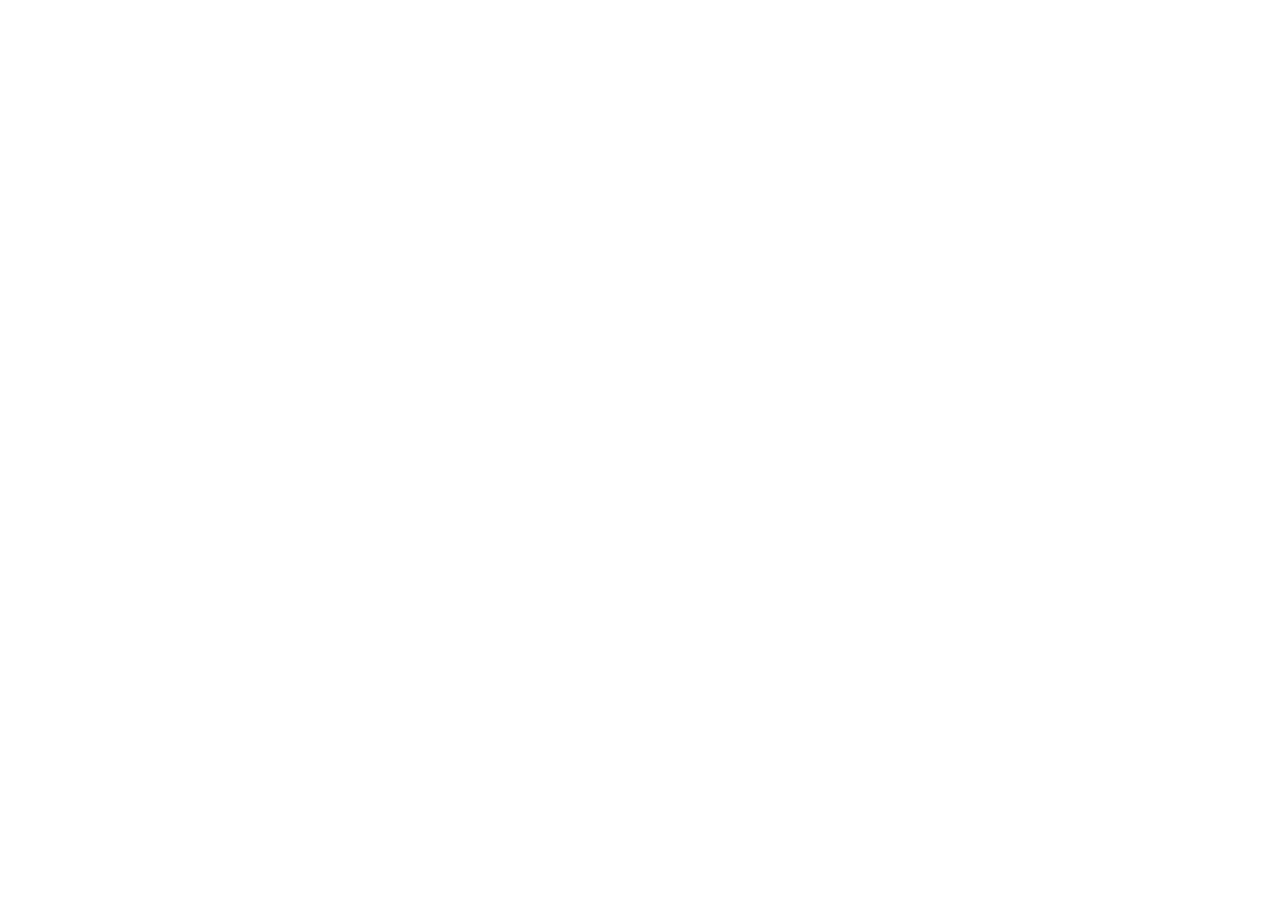
==== index.html @ 6245a3cc "deploy: pure frontend version - index.html" ====
<!DOCTYPE html>
<html lang="zh-CN">
<head>
    <meta charset="UTF-8">
    <meta name="viewport" content="width=device-width, initial-scale=1.0, maximum-scale=1.0, user-scalable=no, viewport-fit=cover">
    <meta name="apple-mobile-web-app-capable" content="yes">
    <meta name="apple-mobile-web-app-status-bar-style" content="default">
    <meta name="apple-mobile-web-app-title" content="食遇日记">
    <meta name="theme-color" content="#F5A623">
    <title>食遇日记</title>
    <link rel="manifest" href="manifest.json">
    <link rel="apple-touch-icon" href="icon.png">
    <link rel="stylesheet" href="style.css">
</head>
<body>
    <div id="app"></div>
    <script src="data.js"></script>
    <script src="app.js"></script>
</body>
</html>
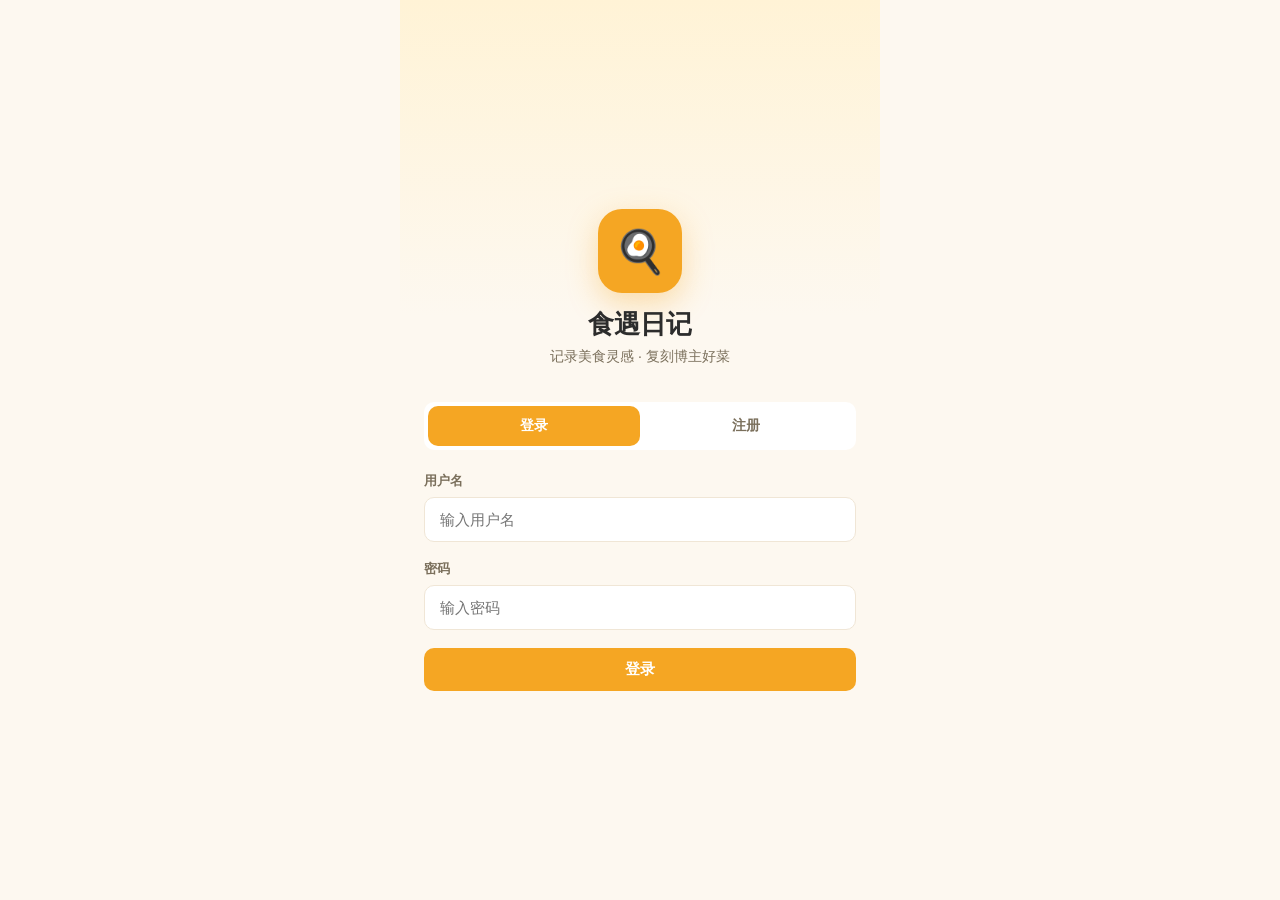
==== commit d6bd99ff: "fix: 修复登录问题和桌面版兼容性 - index.html" ====
--- a/index.html
+++ b/index.html
@@ -14,6 +14,22 @@
 </head>
 <body>
     <div id="app"></div>
+    <div id="errorOverlay" style="display:none;position:fixed;top:0;left:0;right:0;bottom:0;background:#FDF8F0;z-index:9999;padding:40px 20px;text-align:center;font-family:-apple-system,sans-serif">
+      <div style="font-size:48px;margin-bottom:16px">😵</div>
+      <h2 style="color:#2C2C2C;margin-bottom:8px">页面加载出错</h2>
+      <p id="errorDetail" style="color:#888;font-size:14px;word-break:break-all"></p>
+      <button onclick="location.reload()" style="margin-top:20px;padding:12px 30px;background:#F5A623;color:white;border:none;border-radius:10px;font-size:16px;cursor:pointer">重新加载</button>
+    </div>
+    <script>
+      window.onerror = function(msg, url, line, col, err) {
+        var overlay = document.getElementById('errorOverlay');
+        var detail = document.getElementById('errorDetail');
+        if (overlay && detail) {
+          detail.textContent = msg + (err ? ' (' + err.message + ')' : '');
+          overlay.style.display = 'block';
+        }
+      };
+    </script>
     <script src="data.js"></script>
     <script src="app.js"></script>
 </body>
--- a/style.css
+++ b/style.css
@@ -0,0 +1,1077 @@
+/* ========== 基础变量 ========== */
+:root {
+  --bg: #FDF8F0;
+  --bg-warm: #F8F1E6;
+  --card: #FFFFFF;
+  --primary: #F5A623;
+  --primary-dark: #E09000;
+  --primary-light: #FFF3D6;
+  --text: #2C2C2C;
+  --text-secondary: #7A6F5B;
+  --text-light: #A89B86;
+  --border: #F0E6D6;
+  --green: #4CAF50;
+  --red: #E85A5A;
+  --shadow: 0 2px 12px rgba(139, 109, 59, 0.06);
+  --shadow-hover: 0 6px 24px rgba(139, 109, 59, 0.12);
+  --radius-xl: 24px;
+  --radius-lg: 18px;
+  --radius-md: 14px;
+  --radius-sm: 10px;
+  --safe-top: env(safe-area-inset-top, 0px);
+  --safe-bottom: env(safe-area-inset-bottom, 0px);
+}
+
+* {
+  margin: 0;
+  padding: 0;
+  box-sizing: border-box;
+  -webkit-tap-highlight-color: transparent;
+}
+
+html, body {
+  height: 100%;
+  font-family: -apple-system, BlinkMacSystemFont, 'Segoe UI', 'PingFang SC', 'Hiragino Sans GB', 'STHeiti', sans-serif;
+  background: var(--bg);
+  color: var(--text);
+  -webkit-font-smoothing: antialiased;
+  overscroll-behavior: none;
+}
+
+#app {
+  min-height: 100vh;
+  max-width: 480px;
+  margin: 0 auto;
+  position: relative;
+  background: var(--bg);
+}
+
+/* ========== 通用组件 ========== */
+.page {
+  min-height: 100vh;
+  padding-bottom: calc(90px + var(--safe-bottom));
+}
+
+.card {
+  background: var(--card);
+  border-radius: var(--radius-lg);
+  box-shadow: var(--shadow);
+}
+
+.btn {
+  display: inline-flex;
+  align-items: center;
+  justify-content: center;
+  gap: 6px;
+  padding: 12px 20px;
+  border: none;
+  border-radius: var(--radius-sm);
+  font-size: 15px;
+  font-weight: 600;
+  cursor: pointer;
+  transition: all 0.2s;
+  background: var(--primary);
+  color: white;
+}
+
+.btn:active { transform: scale(0.97); opacity: 0.95; }
+.btn-secondary { background: var(--primary-light); color: var(--primary-dark); }
+.btn-outline { background: transparent; border: 1.5px solid var(--border); color: var(--text-secondary); }
+.btn-block { width: 100%; }
+.btn:disabled { opacity: 0.5; }
+
+.input, .textarea, .select {
+  width: 100%;
+  padding: 13px 15px;
+  border: 1.5px solid var(--border);
+  border-radius: var(--radius-sm);
+  font-size: 15px;
+  background: var(--card);
+  color: var(--text);
+  font-family: inherit;
+  transition: border-color 0.2s;
+}
+
+.input:focus, .textarea:focus, .select:focus {
+  outline: none;
+  border-color: var(--primary);
+}
+
+.textarea { resize: vertical; min-height: 80px; }
+
+.label {
+  display: block;
+  font-size: 13px;
+  font-weight: 600;
+  color: var(--text-secondary);
+  margin-bottom: 7px;
+}
+
+.field { margin-bottom: 18px; }
+
+/* ========== 顶部导航 ========== */
+.app-header {
+  position: sticky;
+  top: 0;
+  z-index: 100;
+  background: rgba(253, 248, 240, 0.96);
+  backdrop-filter: blur(20px);
+  -webkit-backdrop-filter: blur(20px);
+  padding: calc(12px + var(--safe-top)) 20px 12px;
+  border-bottom: 1px solid rgba(240, 230, 214, 0.6);
+}
+
+.header-top {
+  display: flex;
+  align-items: center;
+  justify-content: space-between;
+  margin-bottom: 12px;
+}
+
+.app-title {
+  font-size: 22px;
+  font-weight: 800;
+  color: var(--text);
+  letter-spacing: -0.5px;
+}
+
+.header-actions {
+  display: flex;
+  gap: 10px;
+}
+
+.icon-btn-header {
+  width: 38px;
+  height: 38px;
+  border-radius: 50%;
+  border: none;
+  background: var(--card);
+  box-shadow: var(--shadow);
+  font-size: 18px;
+  display: flex;
+  align-items: center;
+  justify-content: center;
+  cursor: pointer;
+  color: var(--text-secondary);
+}
+
+.icon-btn-header:active { background: var(--primary-light); transform: scale(0.95); }
+
+/* ========== 博主选择器 ========== */
+.blogger-scroll {
+  display: flex;
+  gap: 10px;
+  overflow-x: auto;
+  -webkit-overflow-scrolling: touch;
+  scrollbar-width: none;
+  padding-bottom: 4px;
+}
+
+.blogger-scroll::-webkit-scrollbar { display: none; }
+
+.blogger-chip {
+  flex-shrink: 0;
+  display: flex;
+  align-items: center;
+  gap: 8px;
+  padding: 9px 16px;
+  background: var(--card);
+  border-radius: 30px;
+  font-size: 14px;
+  font-weight: 600;
+  color: var(--text-secondary);
+  cursor: pointer;
+  box-shadow: var(--shadow);
+  transition: all 0.2s;
+  border: 1.5px solid transparent;
+}
+
+.blogger-chip .avatar {
+  width: 26px;
+  height: 26px;
+  border-radius: 50%;
+  background: var(--bg-warm);
+  display: flex;
+  align-items: center;
+  justify-content: center;
+  font-size: 14px;
+}
+
+.blogger-chip.active {
+  background: var(--primary);
+  color: white;
+  box-shadow: 0 4px 14px rgba(245, 166, 35, 0.3);
+}
+
+.blogger-chip.active .avatar { background: rgba(255,255,255,0.25); }
+
+/* ========== 分类标签 ========== */
+.category-section {
+  padding: 12px 20px;
+}
+
+.category-scroll {
+  display: flex;
+  gap: 10px;
+  overflow-x: auto;
+  -webkit-overflow-scrolling: touch;
+  scrollbar-width: none;
+}
+
+.category-scroll::-webkit-scrollbar { display: none; }
+
+.category-chip {
+  flex-shrink: 0;
+  padding: 7px 15px;
+  background: transparent;
+  border-radius: 20px;
+  font-size: 13px;
+  font-weight: 500;
+  color: var(--text-secondary);
+  cursor: pointer;
+  border: 1px solid var(--border);
+  transition: all 0.2s;
+}
+
+.category-chip.active {
+  background: var(--primary-light);
+  color: var(--primary-dark);
+  border-color: var(--primary-light);
+  font-weight: 600;
+}
+
+/* ========== 搜索框 ========== */
+.search-box {
+  padding: 0 20px 12px;
+}
+
+.search-input {
+  width: 100%;
+  padding: 12px 16px 12px 44px;
+  border: none;
+  border-radius: var(--radius-md);
+  background: var(--card);
+  box-shadow: var(--shadow);
+  font-size: 15px;
+  color: var(--text);
+  background-image: url("data:image/svg+xml,%3Csvg xmlns='http://www.w3.org/2000/svg' width='18' height='18' viewBox='0 0 24 24' fill='none' stroke='%23A89B86' stroke-width='2'%3E%3Ccircle cx='11' cy='11' r='8'/%3E%3Cpath d='m21 21-4.35-4.35'/%3E%3C/svg%3E");
+  background-repeat: no-repeat;
+  background-position: 16px center;
+}
+
+.search-input:focus { outline: none; box-shadow: 0 0 0 2px rgba(245,166,35,0.2); }
+.search-input::placeholder { color: var(--text-light); }
+
+/* ========== 食谱列表卡片 ========== */
+.recipe-list {
+  padding: 4px 20px 20px;
+  display: flex;
+  flex-direction: column;
+  gap: 14px;
+}
+
+.recipe-card {
+  background: var(--card);
+  border-radius: var(--radius-lg);
+  padding: 16px;
+  box-shadow: var(--shadow);
+  cursor: pointer;
+  transition: transform 0.15s, box-shadow 0.2s;
+  position: relative;
+}
+
+.recipe-card:active { transform: scale(0.98); box-shadow: var(--shadow-hover); }
+
+.recipe-card-header {
+  display: flex;
+  gap: 14px;
+  margin-bottom: 12px;
+}
+
+.recipe-card-img {
+  width: 84px;
+  height: 84px;
+  border-radius: var(--radius-md);
+  background: var(--bg-warm);
+  display: flex;
+  align-items: center;
+  justify-content: center;
+  font-size: 42px;
+  flex-shrink: 0;
+}
+
+.recipe-card-main { flex: 1; min-width: 0; }
+
+.recipe-card-title {
+  font-size: 18px;
+  font-weight: 700;
+  margin-bottom: 6px;
+  line-height: 1.3;
+}
+
+.recipe-card-blogger {
+  display: inline-flex;
+  align-items: center;
+  gap: 4px;
+  font-size: 12px;
+  color: var(--primary-dark);
+  background: var(--primary-light);
+  padding: 3px 10px;
+  border-radius: 12px;
+  margin-bottom: 8px;
+}
+
+.recipe-card-meta {
+  display: flex;
+  gap: 10px;
+  font-size: 12px;
+  color: var(--text-light);
+  flex-wrap: wrap;
+}
+
+.recipe-card-summary {
+  font-size: 13px;
+  color: var(--text-secondary);
+  line-height: 1.6;
+  display: -webkit-box;
+  -webkit-line-clamp: 2;
+  -webkit-box-orient: vertical;
+  overflow: hidden;
+}
+
+.recipe-card-tags {
+  display: flex;
+  gap: 6px;
+  flex-wrap: wrap;
+  margin-top: 10px;
+}
+
+.recipe-card-tag {
+  font-size: 11px;
+  color: var(--text-light);
+  background: var(--bg);
+  padding: 3px 8px;
+  border-radius: 8px;
+}
+
+.card-actions {
+  position: absolute;
+  top: 14px;
+  right: 14px;
+  display: flex;
+  gap: 6px;
+}
+
+.card-action-btn {
+  width: 32px;
+  height: 32px;
+  border-radius: 50%;
+  border: none;
+  background: rgba(255,255,255,0.9);
+  box-shadow: 0 2px 6px rgba(0,0,0,0.06);
+  font-size: 16px;
+  display: flex;
+  align-items: center;
+  justify-content: center;
+  cursor: pointer;
+  color: var(--text-light);
+}
+
+.card-action-btn.active { color: var(--red); }
+.card-action-btn.clone { color: var(--primary); }
+
+/* ========== 底部导航 ========== */
+.tabbar {
+  position: fixed;
+  bottom: 0;
+  left: 50%;
+  transform: translateX(-50%);
+  width: 100%;
+  max-width: 480px;
+  background: rgba(255, 255, 255, 0.96);
+  backdrop-filter: blur(20px);
+  -webkit-backdrop-filter: blur(20px);
+  border-top: 1px solid var(--border);
+  display: flex;
+  padding: 8px 0 calc(8px + var(--safe-bottom));
+  z-index: 100;
+}
+
+.tab-item {
+  flex: 1;
+  display: flex;
+  flex-direction: column;
+  align-items: center;
+  gap: 3px;
+  padding: 6px 0;
+  color: var(--text-light);
+  font-size: 11px;
+  cursor: pointer;
+  transition: color 0.2s;
+}
+
+.tab-item.active { color: var(--primary); }
+.tab-item .tab-icon {
+  width: 26px;
+  height: 26px;
+  font-size: 22px;
+  line-height: 26px;
+  text-align: center;
+}
+
+/* ========== 页面内容区 ========== */
+.page-content {
+  padding-top: 8px;
+}
+
+.section-title {
+  padding: 16px 20px 10px;
+  font-size: 18px;
+  font-weight: 700;
+  display: flex;
+  align-items: center;
+  justify-content: space-between;
+}
+
+.section-title .subtitle {
+  font-size: 13px;
+  color: var(--text-light);
+  font-weight: 500;
+}
+
+/* ========== 空状态 ========== */
+.empty-state {
+  text-align: center;
+  padding: 60px 30px;
+  color: var(--text-light);
+}
+
+.empty-icon { font-size: 52px; margin-bottom: 14px; opacity: 0.6; }
+.empty-title { font-size: 16px; font-weight: 600; color: var(--text-secondary); margin-bottom: 6px; }
+.empty-hint { font-size: 13px; }
+
+/* ========== 浮动按钮 ========== */
+.fab {
+  position: fixed;
+  bottom: calc(100px + var(--safe-bottom));
+  right: 20px;
+  width: 56px;
+  height: 56px;
+  border-radius: 50%;
+  background: var(--primary);
+  color: white;
+  border: none;
+  font-size: 28px;
+  box-shadow: 0 6px 20px rgba(245, 166, 35, 0.35);
+  cursor: pointer;
+  z-index: 90;
+  display: flex;
+  align-items: center;
+  justify-content: center;
+  transition: transform 0.15s;
+}
+
+.fab:active { transform: scale(0.92); }
+
+/* ========== 详情页/模态页 ========== */
+.modal-page {
+  position: fixed;
+  top: 0;
+  left: 50%;
+  transform: translateX(-50%);
+  width: 100%;
+  max-width: 480px;
+  height: 100vh;
+  background: var(--bg);
+  z-index: 200;
+  overflow-y: auto;
+  -webkit-overflow-scrolling: touch;
+  animation: slideUp 0.28s ease;
+}
+
+@keyframes slideUp {
+  from { transform: translate(-50%, 100%); }
+  to { transform: translate(-50%, 0); }
+}
+
+.detail-hero {
+  width: 100%;
+  aspect-ratio: 16/10;
+  background: linear-gradient(135deg, var(--bg-warm), var(--primary-light));
+  display: flex;
+  flex-direction: column;
+  align-items: center;
+  justify-content: center;
+  font-size: 64px;
+  position: relative;
+}
+
+.detail-hero .back-btn {
+  position: absolute;
+  top: calc(16px + var(--safe-top));
+  left: 16px;
+  width: 38px;
+  height: 38px;
+  border-radius: 50%;
+  background: rgba(255,255,255,0.9);
+  border: none;
+  font-size: 20px;
+  display: flex;
+  align-items: center;
+  justify-content: center;
+  cursor: pointer;
+  box-shadow: var(--shadow);
+}
+
+.detail-hero .top-actions {
+  position: absolute;
+  top: calc(16px + var(--safe-top));
+  right: 16px;
+  display: flex;
+  gap: 8px;
+}
+
+.detail-body {
+  padding: 20px;
+  margin-top: -20px;
+  background: var(--bg);
+  border-radius: var(--radius-xl) var(--radius-xl) 0 0;
+  position: relative;
+}
+
+.detail-title {
+  font-size: 24px;
+  font-weight: 800;
+  margin-bottom: 10px;
+}
+
+.detail-blogger {
+  display: inline-flex;
+  align-items: center;
+  gap: 5px;
+  font-size: 13px;
+  color: var(--primary-dark);
+  background: var(--primary-light);
+  padding: 5px 12px;
+  border-radius: 14px;
+  margin-bottom: 14px;
+}
+
+.detail-meta {
+  display: flex;
+  gap: 10px;
+  flex-wrap: wrap;
+  margin-bottom: 18px;
+}
+
+.detail-meta-item {
+  display: flex;
+  align-items: center;
+  gap: 4px;
+  font-size: 13px;
+  color: var(--text-secondary);
+  background: var(--card);
+  padding: 7px 12px;
+  border-radius: var(--radius-sm);
+  box-shadow: var(--shadow);
+}
+
+.detail-section {
+  background: var(--card);
+  border-radius: var(--radius-lg);
+  padding: 18px;
+  margin-bottom: 14px;
+  box-shadow: var(--shadow);
+}
+
+.detail-section-title {
+  font-size: 17px;
+  font-weight: 700;
+  margin-bottom: 14px;
+  color: var(--text);
+}
+
+.ingredient-item {
+  display: flex;
+  align-items: center;
+  padding: 11px 0;
+  border-bottom: 1px solid var(--border);
+  font-size: 14px;
+}
+
+.ingredient-item:last-child { border-bottom: none; }
+.ingredient-item::before {
+  content: '';
+  width: 5px;
+  height: 5px;
+  border-radius: 50%;
+  background: var(--primary);
+  margin-right: 10px;
+}
+
+.step-item {
+  display: flex;
+  gap: 12px;
+  margin-bottom: 16px;
+}
+
+.step-item:last-child { margin-bottom: 0; }
+
+.step-num {
+  flex-shrink: 0;
+  width: 28px;
+  height: 28px;
+  background: var(--primary);
+  color: white;
+  border-radius: 50%;
+  display: flex;
+  align-items: center;
+  justify-content: center;
+  font-size: 13px;
+  font-weight: 700;
+}
+
+.step-text {
+  flex: 1;
+  font-size: 14px;
+  line-height: 1.7;
+  color: var(--text-secondary);
+  padding-top: 3px;
+}
+
+.detail-tags {
+  display: flex;
+  flex-wrap: wrap;
+  gap: 8px;
+}
+
+.detail-tag {
+  background: var(--bg-warm);
+  color: var(--text-secondary);
+  padding: 5px 12px;
+  border-radius: 14px;
+  font-size: 13px;
+}
+
+.detail-actions {
+  display: flex;
+  gap: 10px;
+  margin-top: 20px;
+}
+
+.detail-actions .btn { flex: 1; padding: 14px; font-size: 15px; }
+
+/* ========== 表单页 ========== */
+.form-page {
+  min-height: 100vh;
+  background: var(--bg);
+  padding-bottom: calc(30px + var(--safe-bottom));
+}
+
+.form-header {
+  position: sticky;
+  top: 0;
+  z-index: 10;
+  background: rgba(253, 248, 240, 0.96);
+  backdrop-filter: blur(20px);
+  padding: calc(12px + var(--safe-top)) 16px 12px;
+  display: flex;
+  align-items: center;
+  justify-content: space-between;
+  border-bottom: 1px solid var(--border);
+}
+
+.form-header h2 { font-size: 18px; font-weight: 700; }
+
+.form-body { padding: 20px; }
+
+.ingredient-row, .step-row {
+  display: flex;
+  gap: 8px;
+  margin-bottom: 10px;
+}
+
+.ingredient-row .input, .step-row .textarea { flex: 1; }
+.step-row .textarea { min-height: 70px; }
+
+.row-remove {
+  width: 44px;
+  height: 46px;
+  border: none;
+  background: #FFEEEE;
+  color: var(--red);
+  border-radius: var(--radius-sm);
+  font-size: 18px;
+  cursor: pointer;
+  flex-shrink: 0;
+}
+
+.add-row-btn {
+  width: 100%;
+  padding: 12px;
+  border: 1.5px dashed var(--border);
+  background: transparent;
+  border-radius: var(--radius-sm);
+  color: var(--primary-dark);
+  font-size: 14px;
+  font-weight: 600;
+  cursor: pointer;
+  margin-bottom: 18px;
+}
+
+.tag-input-wrap {
+  display: flex;
+  flex-wrap: wrap;
+  gap: 6px;
+  padding: 10px 12px;
+  border: 1.5px solid var(--border);
+  border-radius: var(--radius-sm);
+  min-height: 48px;
+  background: var(--card);
+}
+
+.tag-input-wrap input {
+  border: none;
+  outline: none;
+  flex: 1;
+  min-width: 80px;
+  font-size: 14px;
+  background: transparent;
+}
+
+.tag-pill {
+  display: inline-flex;
+  align-items: center;
+  gap: 4px;
+  background: var(--primary-light);
+  color: var(--primary-dark);
+  padding: 4px 10px;
+  border-radius: 12px;
+  font-size: 13px;
+}
+
+.tag-pill span { cursor: pointer; }
+
+/* ========== 本周菜单 ========== */
+.week-tabs {
+  display: flex;
+  gap: 6px;
+  padding: 8px 20px 14px;
+  overflow-x: auto;
+  scrollbar-width: none;
+}
+
+.week-tabs::-webkit-scrollbar { display: none; }
+
+.week-tab {
+  flex-shrink: 0;
+  padding: 10px 12px;
+  background: var(--card);
+  border-radius: var(--radius-md);
+  text-align: center;
+  cursor: pointer;
+  min-width: 58px;
+  box-shadow: var(--shadow);
+}
+
+.week-tab .day { font-size: 11px; color: var(--text-light); }
+.week-tab .date { font-size: 17px; font-weight: 700; margin-top: 2px; }
+.week-tab.active { background: var(--primary); color: white; }
+.week-tab.active .day { color: rgba(255,255,255,0.8); }
+.week-tab.weekend .date { color: var(--primary); }
+.week-tab.weekend.active .date { color: white; }
+
+.meal-section {
+  padding: 0 20px;
+  margin-bottom: 18px;
+}
+
+.meal-title {
+  font-size: 15px;
+  font-weight: 700;
+  margin-bottom: 10px;
+  display: flex;
+  align-items: center;
+  gap: 6px;
+  color: var(--text-secondary);
+}
+
+.meal-item {
+  background: var(--card);
+  border-radius: var(--radius-lg);
+  padding: 12px;
+  display: flex;
+  align-items: center;
+  gap: 12px;
+  margin-bottom: 8px;
+  box-shadow: var(--shadow);
+}
+
+.meal-item-emoji {
+  width: 46px;
+  height: 46px;
+  border-radius: 12px;
+  background: var(--bg-warm);
+  display: flex;
+  align-items: center;
+  justify-content: center;
+  font-size: 24px;
+  flex-shrink: 0;
+}
+
+.meal-item-info { flex: 1; min-width: 0; }
+.meal-item-name { font-size: 15px; font-weight: 600; }
+.meal-item-by { font-size: 12px; color: var(--text-light); margin-top: 2px; }
+
+.meal-item-remove {
+  width: 32px;
+  height: 32px;
+  border: none;
+  background: transparent;
+  color: var(--text-light);
+  font-size: 20px;
+  cursor: pointer;
+}
+
+.add-meal-btn {
+  width: 100%;
+  padding: 12px;
+  border: 1.5px dashed var(--border);
+  background: transparent;
+  border-radius: var(--radius-md);
+  color: var(--text-secondary);
+  font-size: 14px;
+  cursor: pointer;
+}
+
+/* ========== 我的页面 ========== */
+.profile-header {
+  padding: calc(20px + var(--safe-top)) 20px 20px;
+  text-align: center;
+}
+
+.profile-avatar {
+  width: 80px;
+  height: 80px;
+  border-radius: 50%;
+  margin: 0 auto 14px;
+  display: flex;
+  align-items: center;
+  justify-content: center;
+  color: white;
+  font-size: 32px;
+  font-weight: 700;
+  box-shadow: var(--shadow);
+}
+
+.profile-name { font-size: 20px; font-weight: 700; }
+.profile-id { font-size: 13px; color: var(--text-light); margin-top: 4px; }
+
+.profile-stats {
+  display: flex;
+  justify-content: center;
+  gap: 40px;
+  padding: 16px 20px;
+}
+
+.profile-stat {
+  text-align: center;
+}
+
+.profile-stat .num {
+  font-size: 22px;
+  font-weight: 800;
+  color: var(--primary-dark);
+}
+
+.profile-stat .label {
+  font-size: 12px;
+  color: var(--text-light);
+  margin-top: 2px;
+}
+
+.menu-list {
+  padding: 0 20px;
+}
+
+.menu-item {
+  display: flex;
+  align-items: center;
+  justify-content: space-between;
+  padding: 16px;
+  background: var(--card);
+  border-radius: var(--radius-lg);
+  margin-bottom: 10px;
+  box-shadow: var(--shadow);
+  cursor: pointer;
+}
+
+.menu-item-left {
+  display: flex;
+  align-items: center;
+  gap: 12px;
+}
+
+.menu-item-icon {
+  width: 40px;
+  height: 40px;
+  border-radius: 12px;
+  background: var(--primary-light);
+  display: flex;
+  align-items: center;
+  justify-content: center;
+  font-size: 20px;
+}
+
+.menu-item-text {
+  font-size: 15px;
+  font-weight: 600;
+}
+
+.menu-item-arrow {
+  color: var(--text-light);
+  font-size: 18px;
+}
+
+/* ========== Toast ========== */
+.toast {
+  position: fixed;
+  top: calc(70px + var(--safe-top));
+  left: 50%;
+  transform: translateX(-50%);
+  background: rgba(0,0,0,0.8);
+  color: white;
+  padding: 10px 20px;
+  border-radius: 20px;
+  font-size: 14px;
+  z-index: 1000;
+  animation: toastIn 0.3s ease;
+}
+
+@keyframes toastIn {
+  from { opacity: 0; transform: translate(-50%, -10px); }
+  to { opacity: 1; transform: translate(-50%, 0); }
+}
+
+/* ========== 加载动画 ========== */
+.loading {
+  text-align: center;
+  padding: 50px 20px;
+  color: var(--text-light);
+}
+
+.spinner {
+  width: 32px;
+  height: 32px;
+  border: 3px solid var(--border);
+  border-top-color: var(--primary);
+  border-radius: 50%;
+  animation: spin 0.8s linear infinite;
+  margin: 0 auto 12px;
+}
+
+@keyframes spin { to { transform: rotate(360deg); } }
+
+/* ========== 登录页 ========== */
+.auth-page {
+  min-height: 100vh;
+  display: flex;
+  flex-direction: column;
+  justify-content: center;
+  padding: 24px;
+  background: linear-gradient(180deg, var(--primary-light) 0%, var(--bg) 35%);
+}
+
+.auth-logo {
+  text-align: center;
+  margin-bottom: 36px;
+}
+
+.auth-logo-icon {
+  width: 84px;
+  height: 84px;
+  margin: 0 auto 14px;
+  background: var(--primary);
+  border-radius: 24px;
+  display: flex;
+  align-items: center;
+  justify-content: center;
+  font-size: 42px;
+  box-shadow: 0 10px 30px rgba(245, 166, 35, 0.35);
+}
+
+.auth-logo h1 { font-size: 26px; font-weight: 800; }
+.auth-logo p { font-size: 14px; color: var(--text-secondary); margin-top: 6px; }
+
+.auth-tabs {
+  display: flex;
+  background: var(--card);
+  border-radius: var(--radius-sm);
+  padding: 4px;
+  margin-bottom: 22px;
+}
+
+.auth-tab {
+  flex: 1;
+  text-align: center;
+  padding: 11px;
+  font-size: 14px;
+  font-weight: 600;
+  color: var(--text-secondary);
+  cursor: pointer;
+  border-radius: 10px;
+  transition: all 0.2s;
+}
+
+.auth-tab.active {
+  background: var(--primary);
+  color: white;
+}
+
+.error-msg {
+  background: #FFEEEE;
+  color: var(--red);
+  padding: 10px 14px;
+  border-radius: var(--radius-sm);
+  font-size: 13px;
+  margin-bottom: 12px;
+  display: none;
+}
+
+.error-msg.show { display: block; }
+
+/* ========== 选择器 ========== */
+.recipe-picker {
+  padding: 16px 20px;
+}
+
+.picker-item {
+  display: flex;
+  align-items: center;
+  gap: 12px;
+  padding: 12px;
+  background: var(--card);
+  border-radius: var(--radius-md);
+  margin-bottom: 8px;
+  cursor: pointer;
+  box-shadow: var(--shadow);
+}
+
+.picker-item:active { background: var(--primary-light); }
+
+.picker-item-emoji {
+  width: 44px;
+  height: 44px;
+  border-radius: 12px;
+  background: var(--bg-warm);
+  display: flex;
+  align-items: center;
+  justify-content: center;
+  font-size: 22px;
+}
+
+.picker-item-name { font-size: 15px; font-weight: 600; flex: 1; }
+.picker-item-cat { font-size: 12px; color: var(--text-light); }
+
+/* 隐藏滚动条 */
+::-webkit-scrollbar { width: 0; height: 0; }
